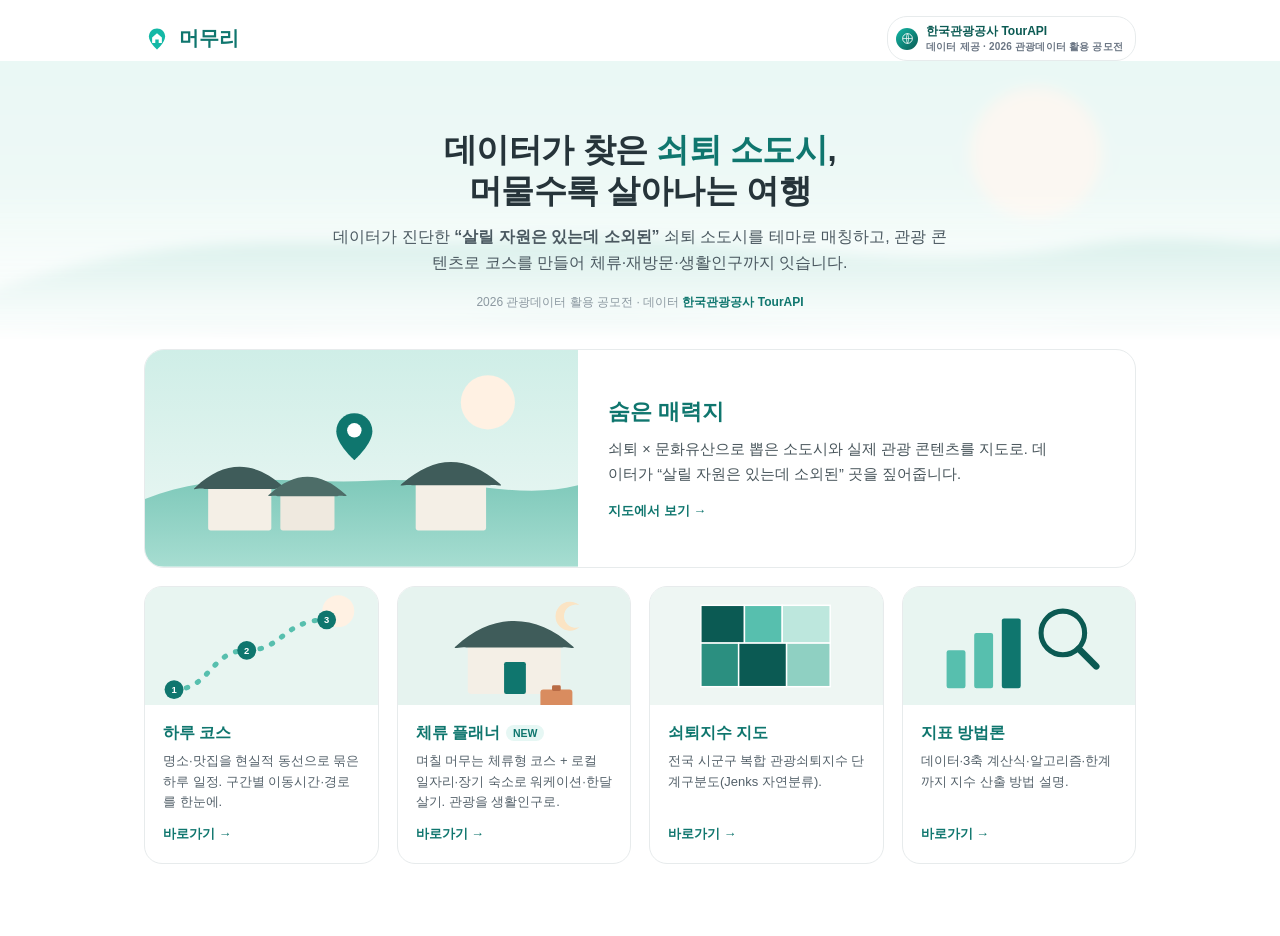
==== index.html @ c5a2bf46 "feat(home): 홈 리디자인 — 카드 이미지·대표카드 레이아웃·관광공사 배지·블러 한옥 배경 - 5개 카드 4+1 어색함 해소: 대표 1개(가로 배너)+나머지 4개(4열) 구" ====
<!DOCTYPE html>
<html lang="ko">
<head>
  <meta charset="UTF-8">
  <meta name="viewport" content="width=device-width, initial-scale=1.0">
  <title>머무리 · 쇠퇴 소도시 관광 활성화 플래너</title>
  <style>
    :root{
      --brand:#14b8a6; --brand-d:#0f766e; --brand-dd:#0b5a53;
      --ink:#26343a; --muted:#6b7684; --line:#e7ebec; --soft:#f5f8f7;
      --amber:#d98c5f; --amber-d:#b96b45;
    }
    *{ box-sizing:border-box; margin:0; padding:0; }
    body{ font-family:'Pretendard',-apple-system,'Segoe UI',sans-serif; color:var(--ink); background:#fff; }
    a{ text-decoration:none; color:inherit; }

    /* ── 상단 바 (로고 + 관광공사 출처 배지) ── */
    .topbar{ max-width:1040px; margin:0 auto; padding:16px 24px 0; display:flex; align-items:center; justify-content:space-between; gap:12px; position:relative; z-index:2; }
    .brand{ display:inline-flex; align-items:center; gap:9px; font-weight:800; font-size:20px; color:var(--brand-d); }
    .kto-badge{ display:inline-flex; align-items:center; gap:8px; min-width:0; font-size:12px; font-weight:700; color:var(--brand-dd);
      background:rgba(255,255,255,.72); border:1px solid var(--line); padding:6px 12px 6px 8px; border-radius:20px; backdrop-filter:blur(4px); }
    .kto-badge .em{ flex:none; width:22px; height:22px; border-radius:50%; background:linear-gradient(135deg,var(--brand),var(--brand-dd)); display:inline-flex; align-items:center; justify-content:center; }
    .kto-badge small{ display:block; font-size:10px; font-weight:600; color:var(--muted); letter-spacing:.2px; }

    /* ── 히어로 (블러 한옥 배경) ── */
    .hero{ position:relative; overflow:hidden; }
    .hero-bg{ position:absolute; inset:-40px -20px 0; z-index:0; filter:blur(7px); opacity:.55;
      -webkit-mask-image:linear-gradient(to bottom, #000 55%, transparent 100%);
      mask-image:linear-gradient(to bottom, #000 55%, transparent 100%); pointer-events:none; }
    .hero-inner{ position:relative; z-index:1; max-width:820px; margin:0 auto; padding:54px 24px 30px; text-align:center; }
    h1{ font-size:33px; line-height:1.25; margin:14px 0 12px; letter-spacing:-.5px; }
    h1 b{ color:var(--brand-d); }
    .lead{ color:#4a5860; font-size:16px; line-height:1.65; max-width:620px; margin:0 auto; }
    .kto{ font-size:12px; color:#8b98a0; margin-top:18px; }
    .kto b{ color:var(--brand-d); }

    /* ── 카드 ── */
    .wrap{ max-width:1040px; margin:8px auto 72px; padding:0 24px; }

    /* 대표 카드 (가로 배너) */
    .feature{ display:grid; grid-template-columns:minmax(0,1.05fr) minmax(0,1.35fr); gap:0; align-items:stretch;
      background:#fff; border:1px solid var(--line); border-radius:20px; overflow:hidden; transition:.16s; margin-bottom:18px; }
    .feature:hover{ border-color:var(--brand); box-shadow:0 12px 34px rgba(20,184,166,.16); transform:translateY(-2px); }
    .feature .thumb{ min-height:190px; }
    .feature .body{ padding:28px 30px; display:flex; flex-direction:column; justify-content:center; }
    .feature .body h3{ font-size:22px; color:var(--brand-d); margin-bottom:10px; }
    .feature .body p{ font-size:14.5px; color:#48555b; line-height:1.7; max-width:440px; }
    .feature .go{ margin-top:16px; }

    /* 나머지 4개 카드 */
    .cards{ display:grid; grid-template-columns:repeat(4,1fr); gap:18px; }
    .card{ display:flex; flex-direction:column; background:#fff; border:1px solid var(--line); border-radius:18px; overflow:hidden; transition:.16s; }
    .card:hover{ border-color:var(--brand); box-shadow:0 8px 26px rgba(20,184,166,.15); transform:translateY(-3px); }
    .card .thumb{ height:118px; }
    .card .body{ padding:18px 18px 20px; display:flex; flex-direction:column; flex:1; }
    .card .body h3{ font-size:16px; color:var(--brand-d); margin-bottom:7px; display:flex; align-items:center; gap:6px; flex-wrap:wrap; }
    .card .body p{ font-size:13px; color:#54616a; line-height:1.6; flex:1; }

    .thumb{ position:relative; background:#eaf5f2; }
    .thumb svg{ display:block; width:100%; height:100%; }
    .go{ display:inline-block; margin-top:12px; font-size:13px; color:var(--brand-d); font-weight:700; }
    .new{ font-size:10.5px; color:#0f766e; background:#e6f7f4; padding:2px 7px; border-radius:20px; font-weight:700; }

    @media(max-width:900px){
      .cards{ grid-template-columns:repeat(2,1fr); }
      .feature{ grid-template-columns:1fr; }
      .feature .thumb{ min-height:150px; }
    }
    @media(max-width:520px){
      .cards{ grid-template-columns:1fr; }
      h1{ font-size:27px; }
      .topbar{ align-items:flex-start; }
      .kto-badge{ font-size:11px; padding:5px 11px 5px 6px; }
      .kto-badge small{ display:none; }
      .kto-badge > span:last-child{ white-space:normal; line-height:1.2; }
    }
  </style>
</head>
<body>

  <!-- 상단 바 -->
  <div class="topbar">
    <span class="brand">
      <svg width="26" height="26" viewBox="0 0 32 32" fill="none"><path d="M16 3c-5.5 0-10 4.3-10 10 0 7.2 10 16 10 16s10-8.8 10-16c0-5.7-4.5-10-10-10z" fill="#14b8a6"/><path d="M16 9l6 5v7h-3.9v-4.4h-4.2V21H10v-7z" fill="#fff"/></svg>
      머무리
    </span>
    <span class="kto-badge" title="한국관광공사 TourAPI 데이터 활용">
      <span class="em"><svg width="13" height="13" viewBox="0 0 24 24" fill="none"><circle cx="12" cy="12" r="9" stroke="#fff" stroke-width="1.6"/><path d="M3 12h18M12 3c2.6 2.4 2.6 15 0 18M12 3c-2.6 2.4-2.6 15 0 18" stroke="#fff" stroke-width="1.3"/></svg></span>
      <span>한국관광공사 TourAPI<small>데이터 제공 · 2026 관광데이터 활용 공모전</small></span>
    </span>
  </div>

  <!-- 히어로 -->
  <div class="hero">
    <div class="hero-bg" aria-hidden="true">
      <svg viewBox="0 0 1200 420" preserveAspectRatio="xMidYMid slice" xmlns="http://www.w3.org/2000/svg">
        <defs>
          <linearGradient id="sky" x1="0" y1="0" x2="0" y2="1">
            <stop offset="0" stop-color="#d6f2ec"/><stop offset="1" stop-color="#f5faf8"/>
          </linearGradient>
          <linearGradient id="r1" x1="0" y1="0" x2="0" y2="1"><stop offset="0" stop-color="#9fd8cc"/><stop offset="1" stop-color="#bde7dd"/></linearGradient>
          <linearGradient id="r2" x1="0" y1="0" x2="0" y2="1"><stop offset="0" stop-color="#6bc0b0"/><stop offset="1" stop-color="#8fd0c2"/></linearGradient>
          <linearGradient id="roof" x1="0" y1="0" x2="0" y2="1"><stop offset="0" stop-color="#3f5c5a"/><stop offset="1" stop-color="#4d6d68"/></linearGradient>
        </defs>
        <rect width="1200" height="420" fill="url(#sky)"/>
        <circle cx="960" cy="120" r="60" fill="#fff2e6" opacity=".8"/>
        <!-- 먼 산 능선 -->
        <path d="M0 250 C180 180 320 210 480 200 C660 188 820 235 1000 205 C1100 190 1160 210 1200 200 L1200 420 L0 420 Z" fill="url(#r1)"/>
        <path d="M0 300 C160 250 300 285 460 270 C640 253 800 300 980 278 C1090 264 1150 288 1200 278 L1200 420 L0 420 Z" fill="url(#r2)"/>
        <!-- 한옥 지붕 줄 (기와 처마) -->
        <g fill="url(#roof)">
          <path d="M120 330 C170 296 220 288 260 288 C300 288 350 296 400 330 C408 336 396 330 388 332 L132 332 C124 330 112 336 120 330 Z"/>
          <path d="M430 342 C475 312 520 305 556 305 C592 305 637 312 682 342 C690 347 678 342 671 344 L441 344 C434 342 422 347 430 342 Z"/>
          <path d="M770 336 C818 304 866 297 904 297 C942 297 990 304 1038 336 C1046 341 1034 336 1026 338 L780 338 C772 336 762 341 770 336 Z"/>
        </g>
      </svg>
    </div>
    <div class="hero-inner">
      <h1>데이터가 찾은 <b>쇠퇴 소도시</b>,<br>머물수록 살아나는 여행</h1>
      <p class="lead">데이터가 진단한 <b>“살릴 자원은 있는데 소외된”</b> 쇠퇴 소도시를 테마로 매칭하고, 관광 콘텐츠로 코스를 만들어 체류·재방문·생활인구까지 잇습니다.</p>
      <p class="kto">2026 관광데이터 활용 공모전 · 데이터 <b>한국관광공사 TourAPI</b></p>
    </div>
  </div>

  <!-- 카드 -->
  <div class="wrap">

    <!-- 대표 카드 -->
    <a class="feature" href="map/momuri.html">
      <div class="thumb">
        <svg viewBox="0 0 480 240" preserveAspectRatio="xMidYMid slice" xmlns="http://www.w3.org/2000/svg">
          <defs>
            <linearGradient id="fsky" x1="0" y1="0" x2="0" y2="1"><stop offset="0" stop-color="#cfeee7"/><stop offset="1" stop-color="#eef8f5"/></linearGradient>
            <linearGradient id="fhill" x1="0" y1="0" x2="0" y2="1"><stop offset="0" stop-color="#7fc9ba"/><stop offset="1" stop-color="#a6ddd1"/></linearGradient>
          </defs>
          <rect width="480" height="240" fill="url(#fsky)"/>
          <circle cx="380" cy="58" r="30" fill="#fff1e3"/>
          <path d="M0 165 C90 130 170 150 250 145 C340 139 410 168 480 150 L480 240 L0 240 Z" fill="url(#fhill)"/>
          <!-- 한옥 3채 -->
          <g>
            <rect x="70" y="150" width="70" height="50" rx="3" fill="#f4efe6"/>
            <path d="M56 152 C88 122 122 122 154 152 C160 157 150 152 144 154 L66 154 C60 152 50 157 56 152 Z" fill="#3f5c5a"/>
            <rect x="150" y="158" width="60" height="42" rx="3" fill="#efe9df"/>
            <path d="M138 160 C166 134 194 134 222 160 C227 164 218 160 213 162 L147 162 C142 160 133 164 138 160 Z" fill="#4d6d68"/>
            <rect x="300" y="146" width="78" height="54" rx="3" fill="#f4efe6"/>
            <path d="M285 148 C322 116 356 116 393 148 C399 153 388 148 382 150 L296 150 C290 148 279 153 285 148 Z" fill="#3f5c5a"/>
          </g>
          <!-- 위치 핀 -->
          <g transform="translate(232,70)">
            <path d="M0 0c-11 0-20 8.6-20 20 0 14.4 20 32 20 32s20-17.6 20-32C20 8.6 11 0 0 0z" fill="#0f766e"/>
            <circle cx="0" cy="19" r="8" fill="#fff"/>
          </g>
        </svg>
      </div>
      <div class="body">
        <h3>숨은 매력지</h3>
        <p>쇠퇴 × 문화유산으로 뽑은 소도시와 실제 관광 콘텐츠를 지도로. 데이터가 “살릴 자원은 있는데 소외된” 곳을 짚어줍니다.</p>
        <span class="go">지도에서 보기 →</span>
      </div>
    </a>

    <!-- 나머지 4개 -->
    <div class="cards">

      <a class="card" href="map/course.html">
        <div class="thumb">
          <svg viewBox="0 0 320 180" preserveAspectRatio="xMidYMid slice" xmlns="http://www.w3.org/2000/svg">
            <rect width="320" height="180" fill="#e8f5f1"/>
            <circle cx="266" cy="42" r="22" fill="#fff1e3"/>
            <path d="M40 150 C90 150 90 96 140 96 C190 96 190 54 250 54" stroke="#57bfae" stroke-width="7" fill="none" stroke-linecap="round" stroke-dasharray="2 15"/>
            <g fill="#0f766e">
              <circle cx="40" cy="150" r="13"/><circle cx="140" cy="96" r="13"/><circle cx="250" cy="54" r="13"/>
            </g>
            <g fill="#fff" font-family="sans-serif" font-size="13" font-weight="700" text-anchor="middle">
              <text x="40" y="155">1</text><text x="140" y="101">2</text><text x="250" y="59">3</text>
            </g>
          </svg>
        </div>
        <div class="body">
          <h3>하루 코스</h3>
          <p>명소·맛집을 현실적 동선으로 묶은 하루 일정. 구간별 이동시간·경로를 한눈에.</p>
          <span class="go">바로가기 →</span>
        </div>
      </a>

      <a class="card" href="map/stay.html">
        <div class="thumb">
          <svg viewBox="0 0 320 180" preserveAspectRatio="xMidYMid slice" xmlns="http://www.w3.org/2000/svg">
            <rect width="320" height="180" fill="#e6f3ef"/>
            <path d="M250 34a16 16 0 100 30 20 20 0 11 0-30z" fill="#fbe4c4"/>
            <rect x="96" y="86" width="128" height="70" rx="5" fill="#f4efe6"/>
            <path d="M80 90 C130 44 190 44 240 90 C247 96 234 90 226 92 L94 92 C86 90 73 96 80 90 Z" fill="#3f5c5a"/>
            <rect x="146" y="112" width="30" height="44" rx="3" fill="#0f766e"/>
            <rect x="196" y="150" width="44" height="26" rx="4" fill="#d98c5f"/>
            <rect x="212" y="144" width="12" height="8" rx="2" fill="#b96b45"/>
          </svg>
        </div>
        <div class="body">
          <h3>체류 플래너 <span class="new">NEW</span></h3>
          <p>며칠 머무는 체류형 코스 + 로컬 일자리·장기 숙소로 워케이션·한달살기. 관광을 생활인구로.</p>
          <span class="go">바로가기 →</span>
        </div>
      </a>

      <a class="card" href="map/decline-map.html">
        <div class="thumb">
          <svg viewBox="0 0 320 180" preserveAspectRatio="xMidYMid slice" xmlns="http://www.w3.org/2000/svg">
            <rect width="320" height="180" fill="#eef6f3"/>
            <g stroke="#fff" stroke-width="2">
              <rect x="70" y="34" width="60" height="52" fill="#0b5a53"/>
              <rect x="130" y="34" width="52" height="52" fill="#57bfae"/>
              <rect x="182" y="34" width="66" height="52" fill="#bde7dd"/>
              <rect x="70" y="86" width="52" height="60" fill="#2b8f80"/>
              <rect x="122" y="86" width="66" height="60" fill="#0b5a53"/>
              <rect x="188" y="86" width="60" height="60" fill="#8fd0c2"/>
            </g>
          </svg>
        </div>
        <div class="body">
          <h3>쇠퇴지수 지도</h3>
          <p>전국 시군구 복합 관광쇠퇴지수 단계구분도(Jenks 자연분류).</p>
          <span class="go">바로가기 →</span>
        </div>
      </a>

      <a class="card" href="map/methodology.html">
        <div class="thumb">
          <svg viewBox="0 0 320 180" preserveAspectRatio="xMidYMid slice" xmlns="http://www.w3.org/2000/svg">
            <rect width="320" height="180" fill="#e8f5f1"/>
            <g fill="#57bfae">
              <rect x="60" y="96" width="26" height="52" rx="3"/>
              <rect x="98" y="72" width="26" height="76" rx="3"/>
              <rect x="136" y="52" width="26" height="96" rx="3" fill="#0f766e"/>
            </g>
            <circle cx="220" cy="72" r="30" fill="none" stroke="#0b5a53" stroke-width="7"/>
            <line x1="242" y1="94" x2="266" y2="118" stroke="#0b5a53" stroke-width="9" stroke-linecap="round"/>
          </svg>
        </div>
        <div class="body">
          <h3>지표 방법론</h3>
          <p>데이터·3축 계산식·알고리즘·한계까지 지수 산출 방법 설명.</p>
          <span class="go">바로가기 →</span>
        </div>
      </a>

    </div>
  </div>

</body>
</html>
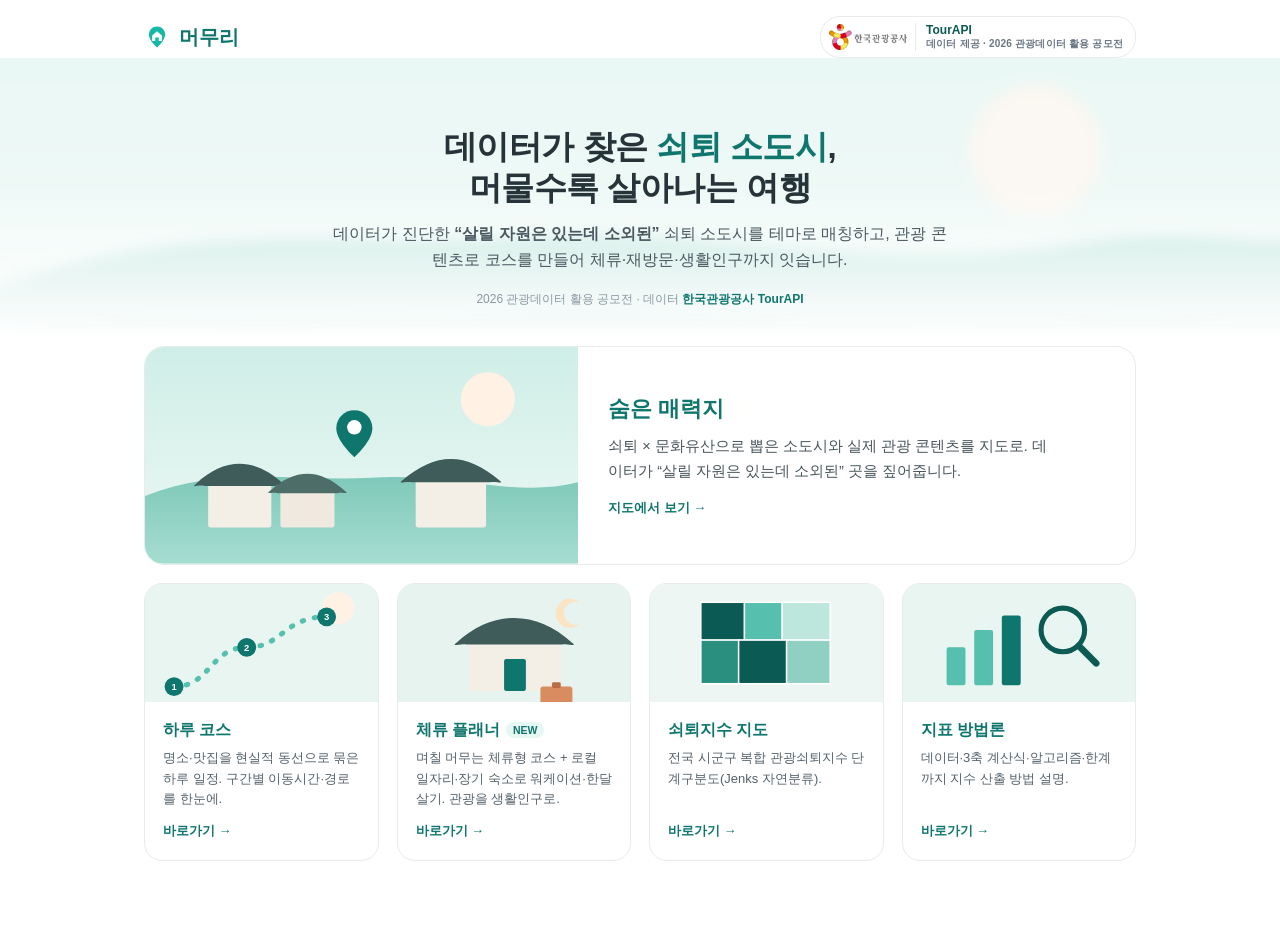
==== commit e4386336: "feat(home): 상단 배지에 한국관광공사 공식 로고 PNG 삽입 - assets/kto_logo.png (Wikimedia Commons 공식 CI, 960x318 렌더) -" ====
--- a/index.html
+++ b/index.html
@@ -20,6 +20,9 @@
     .kto-badge{ display:inline-flex; align-items:center; gap:8px; min-width:0; font-size:12px; font-weight:700; color:var(--brand-dd);
       background:rgba(255,255,255,.72); border:1px solid var(--line); padding:6px 12px 6px 8px; border-radius:20px; backdrop-filter:blur(4px); }
     .kto-badge .em{ flex:none; width:22px; height:22px; border-radius:50%; background:linear-gradient(135deg,var(--brand),var(--brand-dd)); display:inline-flex; align-items:center; justify-content:center; }
+    .kto-logo{ flex:none; height:26px; width:auto; display:block; object-fit:contain; }
+    .kto-fb{ display:none; align-items:center; gap:7px; }
+    .kto-txt{ padding-left:10px; border-left:1px solid var(--line); }
     .kto-badge small{ display:block; font-size:10px; font-weight:600; color:var(--muted); letter-spacing:.2px; }
 
     /* ── 히어로 (블러 한옥 배경) ── */
@@ -85,8 +88,10 @@
       머무리
     </span>
     <span class="kto-badge" title="한국관광공사 TourAPI 데이터 활용">
-      <span class="em"><svg width="13" height="13" viewBox="0 0 24 24" fill="none"><circle cx="12" cy="12" r="9" stroke="#fff" stroke-width="1.6"/><path d="M3 12h18M12 3c2.6 2.4 2.6 15 0 18M12 3c-2.6 2.4-2.6 15 0 18" stroke="#fff" stroke-width="1.3"/></svg></span>
-      <span>한국관광공사 TourAPI<small>데이터 제공 · 2026 관광데이터 활용 공모전</small></span>
+      <img src="assets/kto_logo.png" alt="한국관광공사" class="kto-logo"
+           onerror="this.style.display='none';this.nextElementSibling.style.display='inline-flex';">
+      <span class="kto-fb"><span class="em"><svg width="13" height="13" viewBox="0 0 24 24" fill="none"><circle cx="12" cy="12" r="9" stroke="#fff" stroke-width="1.6"/><path d="M3 12h18M12 3c2.6 2.4 2.6 15 0 18M12 3c-2.6 2.4-2.6 15 0 18" stroke="#fff" stroke-width="1.3"/></svg></span>한국관광공사</span>
+      <span class="kto-txt">TourAPI<small>데이터 제공 · 2026 관광데이터 활용 공모전</small></span>
     </span>
   </div>
 
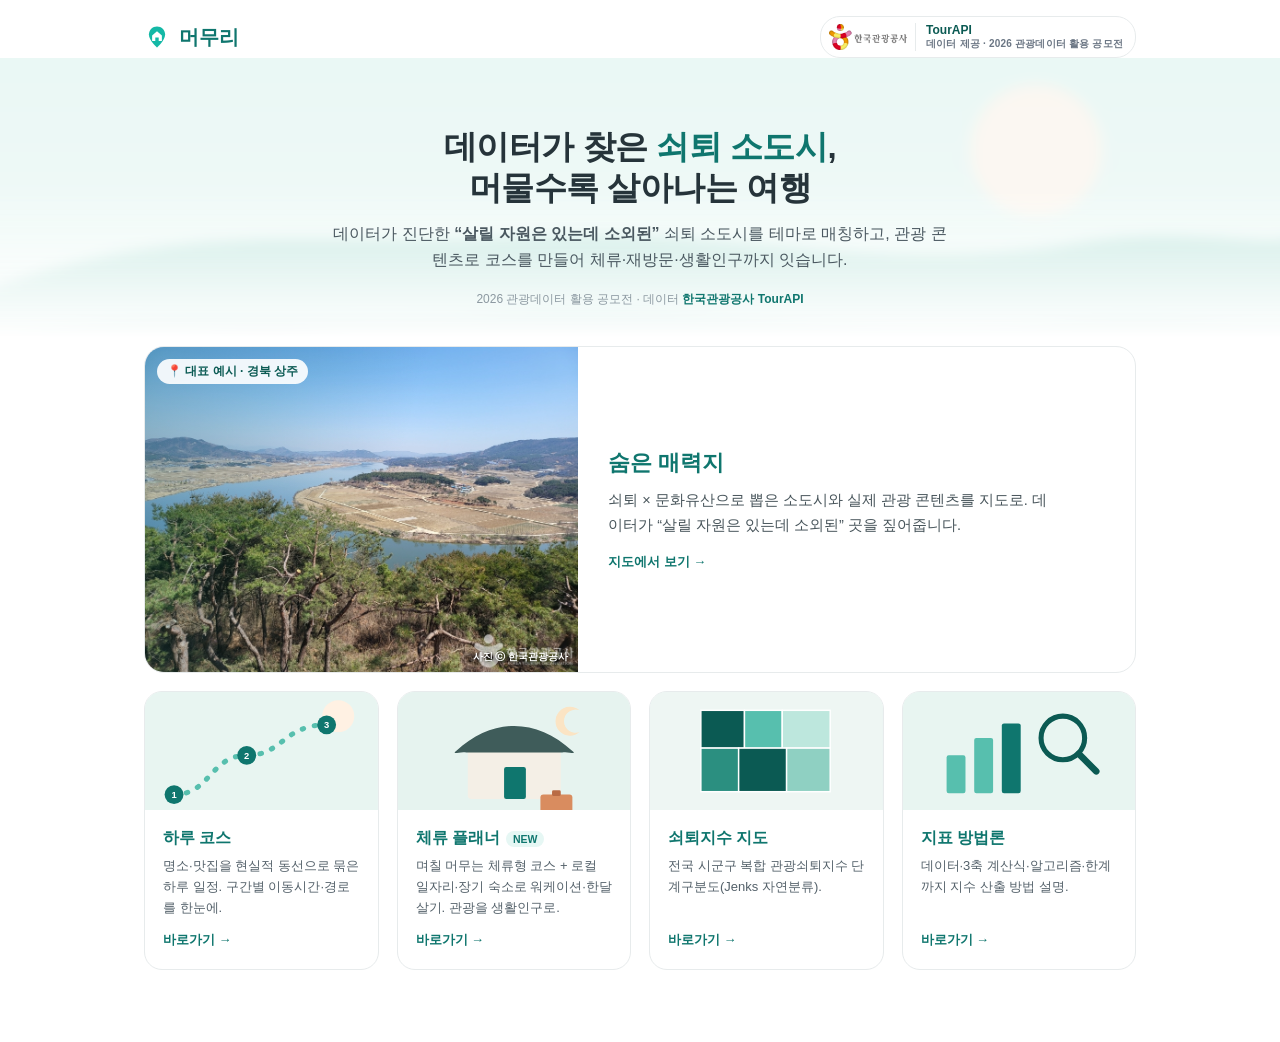
==== commit 03577671: "feat(home): 대표 카드 썸네일을 한국관광공사 실사진(경북 상주)으로 교체 - 일러스트 대신 실제 관광사진(assets/hero_sangju.jpg, tong.visitko" ====
--- a/index.html
+++ b/index.html
@@ -18,7 +18,8 @@
     .topbar{ max-width:1040px; margin:0 auto; padding:16px 24px 0; display:flex; align-items:center; justify-content:space-between; gap:12px; position:relative; z-index:2; }
     .brand{ display:inline-flex; align-items:center; gap:9px; font-weight:800; font-size:20px; color:var(--brand-d); }
     .kto-badge{ display:inline-flex; align-items:center; gap:8px; min-width:0; font-size:12px; font-weight:700; color:var(--brand-dd);
-      background:rgba(255,255,255,.72); border:1px solid var(--line); padding:6px 12px 6px 8px; border-radius:20px; backdrop-filter:blur(4px); }
+      background:rgba(255,255,255,.72); border:1px solid var(--line); padding:6px 12px 6px 8px; border-radius:20px; backdrop-filter:blur(4px); transition:.15s; }
+    .kto-badge:hover{ border-color:var(--brand); box-shadow:0 4px 14px rgba(20,184,166,.16); }
     .kto-badge .em{ flex:none; width:22px; height:22px; border-radius:50%; background:linear-gradient(135deg,var(--brand),var(--brand-dd)); display:inline-flex; align-items:center; justify-content:center; }
     .kto-logo{ flex:none; height:26px; width:auto; display:block; object-fit:contain; }
     .kto-fb{ display:none; align-items:center; gap:7px; }
@@ -59,8 +60,14 @@
     .card .body h3{ font-size:16px; color:var(--brand-d); margin-bottom:7px; display:flex; align-items:center; gap:6px; flex-wrap:wrap; }
     .card .body p{ font-size:13px; color:#54616a; line-height:1.6; flex:1; }
 
-    .thumb{ position:relative; background:#eaf5f2; }
+    .thumb{ position:relative; background:#eaf5f2; overflow:hidden; }
     .thumb svg{ display:block; width:100%; height:100%; }
+    .thumb.photo img{ display:block; width:100%; height:100%; object-fit:cover; }
+    .thumb.photo::after{ content:""; position:absolute; inset:0; background:linear-gradient(105deg, rgba(11,90,83,.28), rgba(11,90,83,0) 55%); }
+    .thumb .place{ position:absolute; top:12px; left:12px; z-index:1; font-size:12px; font-weight:700; color:#0b5a53;
+      background:rgba(255,255,255,.9); padding:4px 10px; border-radius:20px; backdrop-filter:blur(3px); }
+    .thumb .credit{ position:absolute; bottom:8px; right:10px; z-index:1; font-size:10px; font-weight:600; color:#fff;
+      text-shadow:0 1px 3px rgba(0,0,0,.5); }
     .go{ display:inline-block; margin-top:12px; font-size:13px; color:var(--brand-d); font-weight:700; }
     .new{ font-size:10.5px; color:#0f766e; background:#e6f7f4; padding:2px 7px; border-radius:20px; font-weight:700; }
 
@@ -87,12 +94,12 @@
       <svg width="26" height="26" viewBox="0 0 32 32" fill="none"><path d="M16 3c-5.5 0-10 4.3-10 10 0 7.2 10 16 10 16s10-8.8 10-16c0-5.7-4.5-10-10-10z" fill="#14b8a6"/><path d="M16 9l6 5v7h-3.9v-4.4h-4.2V21H10v-7z" fill="#fff"/></svg>
       머무리
     </span>
-    <span class="kto-badge" title="한국관광공사 TourAPI 데이터 활용">
+    <a class="kto-badge" href="https://knto.or.kr" target="_blank" rel="noopener" title="한국관광공사 공식 사이트 (새 창)">
       <img src="assets/kto_logo.png" alt="한국관광공사" class="kto-logo"
            onerror="this.style.display='none';this.nextElementSibling.style.display='inline-flex';">
       <span class="kto-fb"><span class="em"><svg width="13" height="13" viewBox="0 0 24 24" fill="none"><circle cx="12" cy="12" r="9" stroke="#fff" stroke-width="1.6"/><path d="M3 12h18M12 3c2.6 2.4 2.6 15 0 18M12 3c-2.6 2.4-2.6 15 0 18" stroke="#fff" stroke-width="1.3"/></svg></span>한국관광공사</span>
       <span class="kto-txt">TourAPI<small>데이터 제공 · 2026 관광데이터 활용 공모전</small></span>
-    </span>
+    </a>
   </div>
 
   <!-- 히어로 -->
@@ -132,30 +139,10 @@
 
     <!-- 대표 카드 -->
     <a class="feature" href="map/momuri.html">
-      <div class="thumb">
-        <svg viewBox="0 0 480 240" preserveAspectRatio="xMidYMid slice" xmlns="http://www.w3.org/2000/svg">
-          <defs>
-            <linearGradient id="fsky" x1="0" y1="0" x2="0" y2="1"><stop offset="0" stop-color="#cfeee7"/><stop offset="1" stop-color="#eef8f5"/></linearGradient>
-            <linearGradient id="fhill" x1="0" y1="0" x2="0" y2="1"><stop offset="0" stop-color="#7fc9ba"/><stop offset="1" stop-color="#a6ddd1"/></linearGradient>
-          </defs>
-          <rect width="480" height="240" fill="url(#fsky)"/>
-          <circle cx="380" cy="58" r="30" fill="#fff1e3"/>
-          <path d="M0 165 C90 130 170 150 250 145 C340 139 410 168 480 150 L480 240 L0 240 Z" fill="url(#fhill)"/>
-          <!-- 한옥 3채 -->
-          <g>
-            <rect x="70" y="150" width="70" height="50" rx="3" fill="#f4efe6"/>
-            <path d="M56 152 C88 122 122 122 154 152 C160 157 150 152 144 154 L66 154 C60 152 50 157 56 152 Z" fill="#3f5c5a"/>
-            <rect x="150" y="158" width="60" height="42" rx="3" fill="#efe9df"/>
-            <path d="M138 160 C166 134 194 134 222 160 C227 164 218 160 213 162 L147 162 C142 160 133 164 138 160 Z" fill="#4d6d68"/>
-            <rect x="300" y="146" width="78" height="54" rx="3" fill="#f4efe6"/>
-            <path d="M285 148 C322 116 356 116 393 148 C399 153 388 148 382 150 L296 150 C290 148 279 153 285 148 Z" fill="#3f5c5a"/>
-          </g>
-          <!-- 위치 핀 -->
-          <g transform="translate(232,70)">
-            <path d="M0 0c-11 0-20 8.6-20 20 0 14.4 20 32 20 32s20-17.6 20-32C20 8.6 11 0 0 0z" fill="#0f766e"/>
-            <circle cx="0" cy="19" r="8" fill="#fff"/>
-          </g>
-        </svg>
+      <div class="thumb photo">
+        <img src="assets/hero_sangju.jpg" alt="숨은 매력지 대표 예시 — 경북 상주 낙동강 경천대" loading="lazy">
+        <span class="place">📍 대표 예시 · 경북 상주</span>
+        <span class="credit">사진 ⓒ 한국관광공사</span>
       </div>
       <div class="body">
         <h3>숨은 매력지</h3>
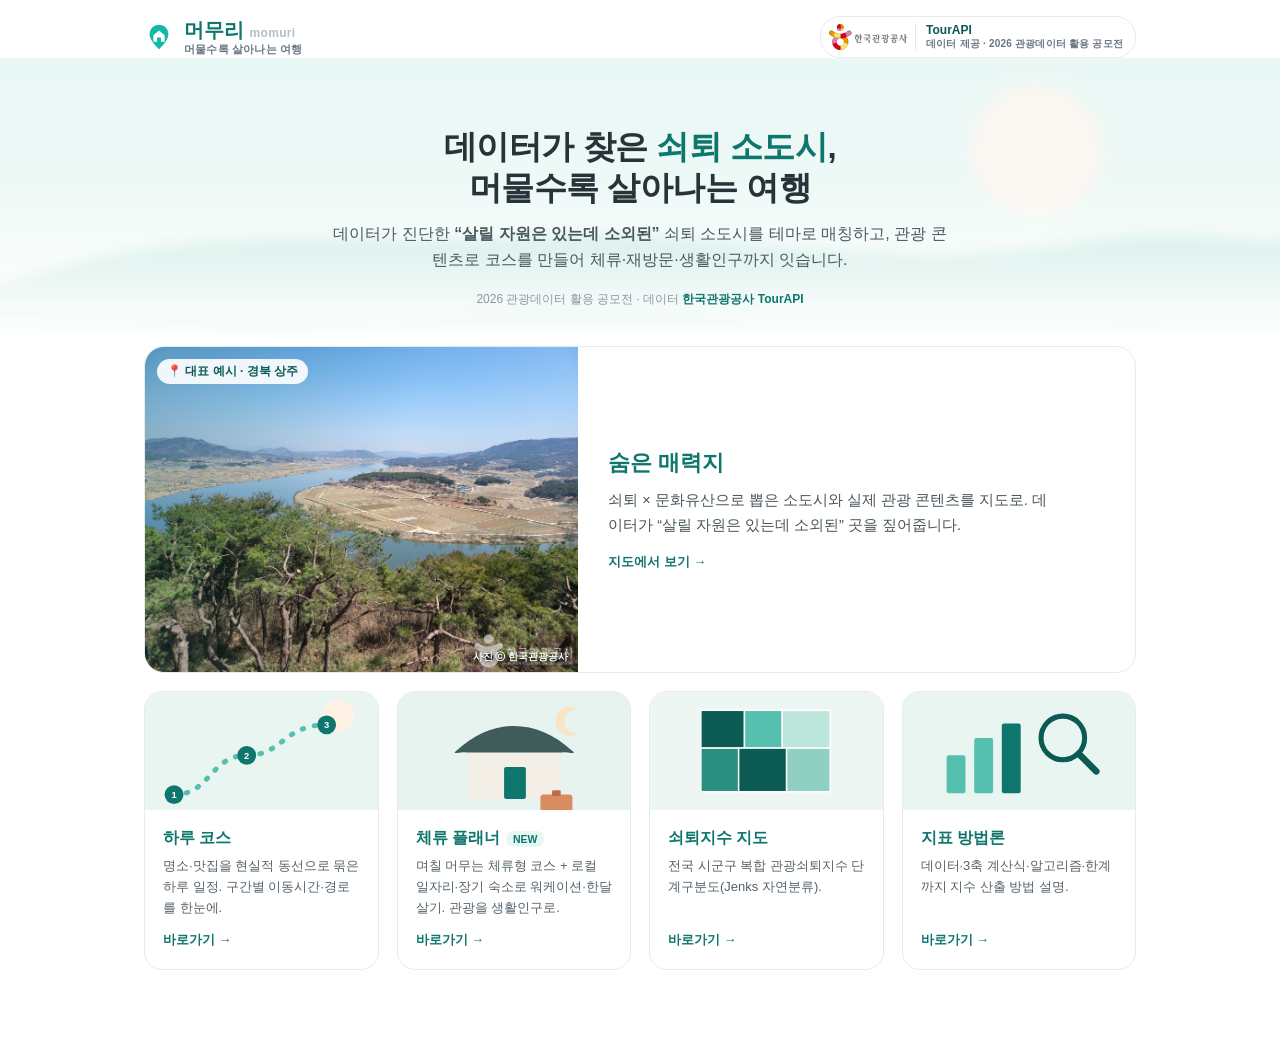
==== commit 9b7ceca9: "feat(home): 머무리 로고 개편 — 한/영(머무리 momuri) + 태그라인 - 아이콘 + [머무리 momuri] / "머물수록 살아나는 여행" 2줄 로크업 - 모바일(≤5" ====
--- a/index.html
+++ b/index.html
@@ -16,7 +16,11 @@
 
     /* ── 상단 바 (로고 + 관광공사 출처 배지) ── */
     .topbar{ max-width:1040px; margin:0 auto; padding:16px 24px 0; display:flex; align-items:center; justify-content:space-between; gap:12px; position:relative; z-index:2; }
-    .brand{ display:inline-flex; align-items:center; gap:9px; font-weight:800; font-size:20px; color:var(--brand-d); }
+    .brand{ display:inline-flex; align-items:center; gap:10px; }
+    .brand-txt{ display:flex; flex-direction:column; line-height:1.12; }
+    .brand-ko{ font-size:20px; font-weight:800; color:var(--brand-d); }
+    .brand-en{ font-size:12px; font-weight:800; color:#b4bec4; letter-spacing:.3px; }
+    .brand-tag{ font-size:11px; font-weight:600; color:var(--muted); letter-spacing:.2px; margin-top:1px; }
     .kto-badge{ display:inline-flex; align-items:center; gap:8px; min-width:0; font-size:12px; font-weight:700; color:var(--brand-dd);
       background:rgba(255,255,255,.72); border:1px solid var(--line); padding:6px 12px 6px 8px; border-radius:20px; backdrop-filter:blur(4px); transition:.15s; }
     .kto-badge:hover{ border-color:var(--brand); box-shadow:0 4px 14px rgba(20,184,166,.16); }
@@ -83,6 +87,7 @@
       .kto-badge{ font-size:11px; padding:5px 11px 5px 6px; }
       .kto-badge small{ display:none; }
       .kto-badge > span:last-child{ white-space:normal; line-height:1.2; }
+      .brand-tag{ display:none; }
     }
   </style>
 </head>
@@ -91,8 +96,11 @@
   <!-- 상단 바 -->
   <div class="topbar">
     <span class="brand">
-      <svg width="26" height="26" viewBox="0 0 32 32" fill="none"><path d="M16 3c-5.5 0-10 4.3-10 10 0 7.2 10 16 10 16s10-8.8 10-16c0-5.7-4.5-10-10-10z" fill="#14b8a6"/><path d="M16 9l6 5v7h-3.9v-4.4h-4.2V21H10v-7z" fill="#fff"/></svg>
-      머무리
+      <svg width="30" height="30" viewBox="0 0 32 32" fill="none"><path d="M16 3c-5.5 0-10 4.3-10 10 0 7.2 10 16 10 16s10-8.8 10-16c0-5.7-4.5-10-10-10z" fill="#14b8a6"/><path d="M16 9l6 5v7h-3.9v-4.4h-4.2V21H10v-7z" fill="#fff"/></svg>
+      <span class="brand-txt">
+        <span class="brand-ko">머무리 <span class="brand-en">momuri</span></span>
+        <span class="brand-tag">머물수록 살아나는 여행</span>
+      </span>
     </span>
     <a class="kto-badge" href="https://knto.or.kr" target="_blank" rel="noopener" title="한국관광공사 공식 사이트 (새 창)">
       <img src="assets/kto_logo.png" alt="한국관광공사" class="kto-logo"
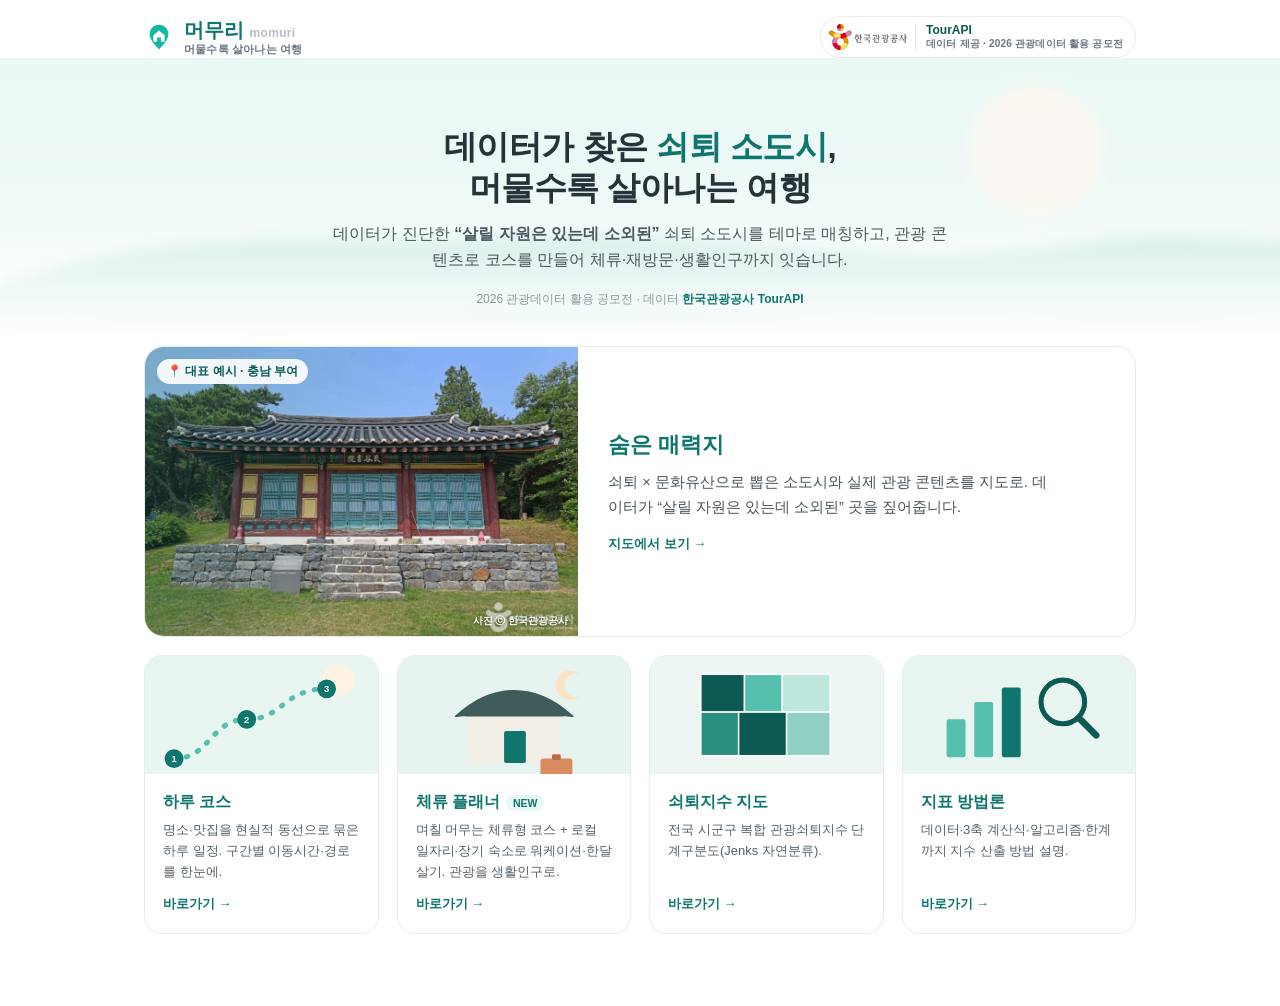
==== commit 2616fb2a: "feat(home): 대표 카드 사진을 한옥(충남 부여 민곡서원)으로 교체 상주 낙동강 → 부여 민곡서원(단청·기와) : 쇠퇴×문화유산 테마 강화  Co-Authored-By: C" ====
--- a/index.html
+++ b/index.html
@@ -148,8 +148,8 @@
     <!-- 대표 카드 -->
     <a class="feature" href="map/momuri.html">
       <div class="thumb photo">
-        <img src="assets/hero_sangju.jpg" alt="숨은 매력지 대표 예시 — 경북 상주 낙동강 경천대" loading="lazy">
-        <span class="place">📍 대표 예시 · 경북 상주</span>
+        <img src="assets/hero_buyeo.jpg" alt="숨은 매력지 대표 예시 — 충남 부여 민곡서원" loading="lazy">
+        <span class="place">📍 대표 예시 · 충남 부여</span>
         <span class="credit">사진 ⓒ 한국관광공사</span>
       </div>
       <div class="body">
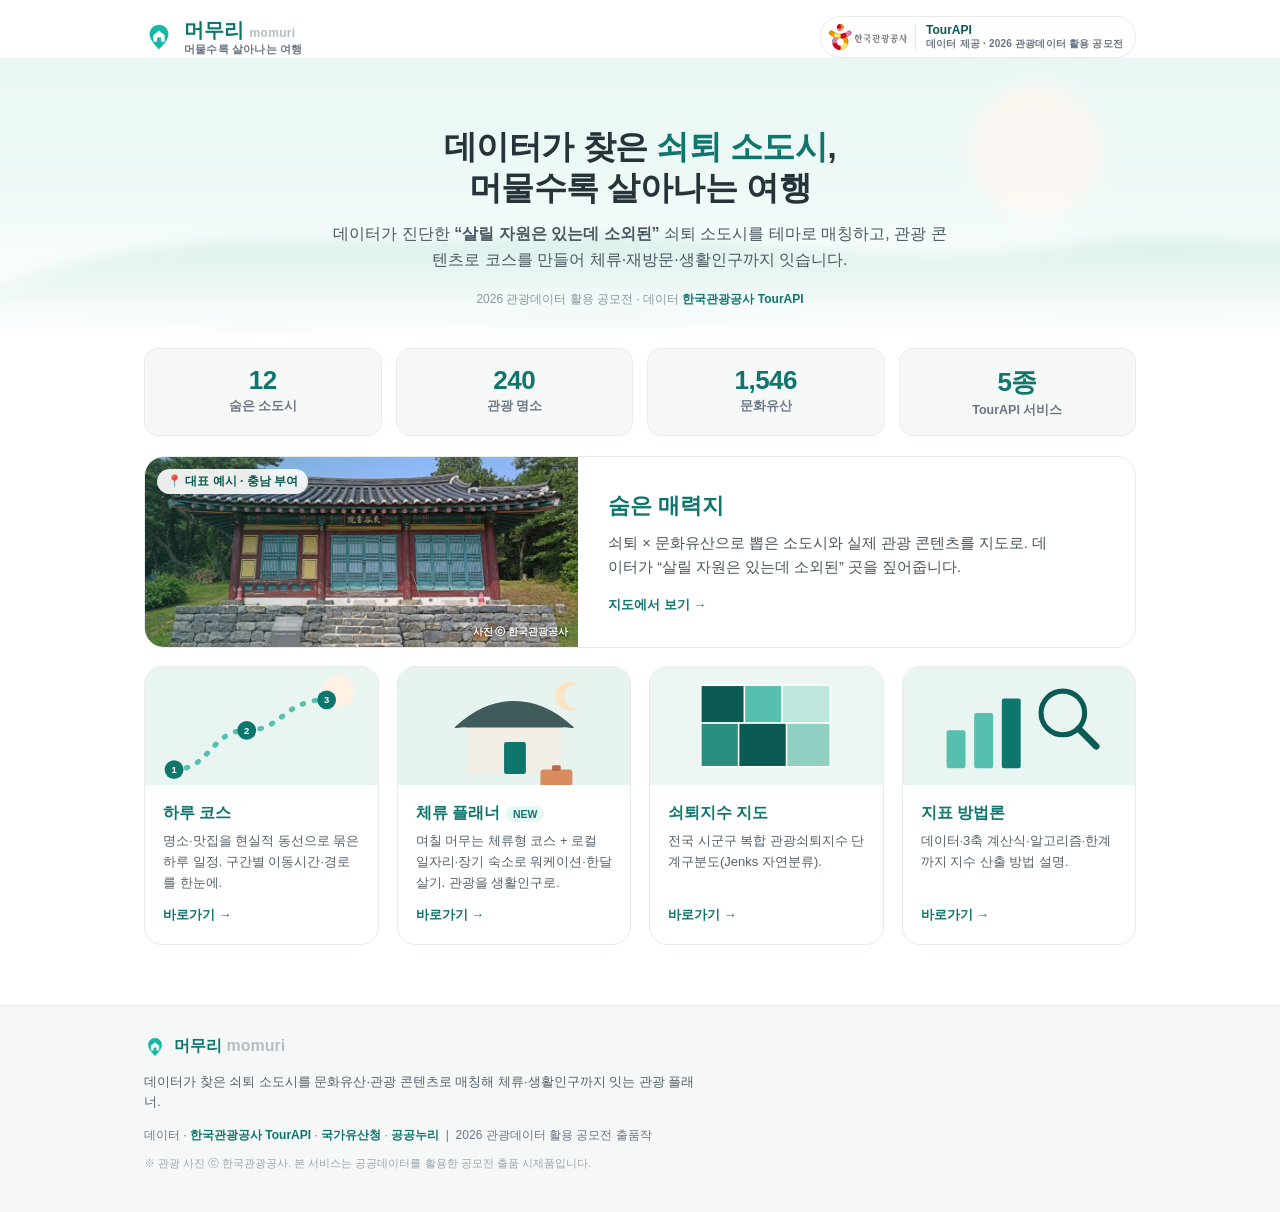
==== commit 7bc007e1: "feat(home): 지표 줄·사진 로테이션·푸터·OG 메타/파비콘 추가 - 임팩트 지표: 12 소도시·240 관광명소·1,546 문화유산·5종 TourAPI - 대표 카드 사진 " ====
--- a/index.html
+++ b/index.html
@@ -4,6 +4,20 @@
   <meta charset="UTF-8">
   <meta name="viewport" content="width=device-width, initial-scale=1.0">
   <title>머무리 · 쇠퇴 소도시 관광 활성화 플래너</title>
+  <meta name="description" content="데이터가 찾은 쇠퇴 소도시를 문화유산·관광 콘텐츠로 매칭하고 체류·생활인구까지 잇는 플래너. 2026 관광데이터 활용 공모전 · 한국관광공사 TourAPI.">
+  <!-- 공유 미리보기 (Open Graph / Twitter) -->
+  <meta property="og:type" content="website">
+  <meta property="og:site_name" content="머무리 momuri">
+  <meta property="og:title" content="머무리 · 머물수록 살아나는 여행">
+  <meta property="og:description" content="데이터가 찾은 쇠퇴 소도시를 문화유산·관광 콘텐츠로 매칭해 체류·생활인구까지. 한국관광공사 TourAPI 기반.">
+  <meta property="og:image" content="https://momuri.uurimii16.workers.dev/assets/hero_buyeo.jpg">
+  <meta property="og:url" content="https://momuri.uurimii16.workers.dev/">
+  <meta name="twitter:card" content="summary_large_image">
+  <meta name="twitter:title" content="머무리 · 머물수록 살아나는 여행">
+  <meta name="twitter:description" content="데이터가 찾은 쇠퇴 소도시 × 문화유산. 한국관광공사 TourAPI 기반 체류형 관광 플래너.">
+  <meta name="twitter:image" content="https://momuri.uurimii16.workers.dev/assets/hero_buyeo.jpg">
+  <!-- 파비콘 (브랜드 마크) -->
+  <link rel="icon" href="data:image/svg+xml,<svg xmlns='http://www.w3.org/2000/svg' viewBox='0 0 32 32'><rect width='32' height='32' rx='7' fill='%2314b8a6'/><path d='M16 8l7 6v9h-4.4v-5h-5.2v5H9v-9z' fill='white'/></svg>">
   <style>
     :root{
       --brand:#14b8a6; --brand-d:#0f766e; --brand-dd:#0b5a53;
@@ -42,8 +56,14 @@
     .kto{ font-size:12px; color:#8b98a0; margin-top:18px; }
     .kto b{ color:var(--brand-d); }
 
+    /* ── 임팩트 지표 ── */
+    .stats{ max-width:1040px; margin:10px auto 0; padding:0 24px; display:grid; grid-template-columns:repeat(4,1fr); gap:14px; }
+    .stat{ text-align:center; background:var(--soft); border:1px solid var(--line); border-radius:14px; padding:16px 10px; }
+    .stat b{ display:block; font-size:26px; font-weight:800; color:var(--brand-d); letter-spacing:-.5px; }
+    .stat span{ font-size:12.5px; color:var(--muted); font-weight:600; }
+
     /* ── 카드 ── */
-    .wrap{ max-width:1040px; margin:8px auto 72px; padding:0 24px; }
+    .wrap{ max-width:1040px; margin:20px auto 60px; padding:0 24px; }
 
     /* 대표 카드 (가로 배너) */
     .feature{ display:grid; grid-template-columns:minmax(0,1.05fr) minmax(0,1.35fr); gap:0; align-items:stretch;
@@ -66,7 +86,8 @@
 
     .thumb{ position:relative; background:#eaf5f2; overflow:hidden; }
     .thumb svg{ display:block; width:100%; height:100%; }
-    .thumb.photo img{ display:block; width:100%; height:100%; object-fit:cover; }
+    .thumb.photo .slide{ position:absolute; inset:0; width:100%; height:100%; object-fit:cover; opacity:0; transition:opacity 1.1s ease; }
+    .thumb.photo .slide.active{ opacity:1; }
     .thumb.photo::after{ content:""; position:absolute; inset:0; background:linear-gradient(105deg, rgba(11,90,83,.28), rgba(11,90,83,0) 55%); }
     .thumb .place{ position:absolute; top:12px; left:12px; z-index:1; font-size:12px; font-weight:700; color:#0b5a53;
       background:rgba(255,255,255,.9); padding:4px 10px; border-radius:20px; backdrop-filter:blur(3px); }
@@ -75,10 +96,19 @@
     .go{ display:inline-block; margin-top:12px; font-size:13px; color:var(--brand-d); font-weight:700; }
     .new{ font-size:10.5px; color:#0f766e; background:#e6f7f4; padding:2px 7px; border-radius:20px; font-weight:700; }
 
+    /* ── 푸터 ── */
+    .foot{ border-top:1px solid var(--line); background:var(--soft); }
+    .foot-in{ max-width:1040px; margin:0 auto; padding:30px 24px 40px; }
+    .foot-brand{ display:inline-flex; align-items:center; gap:8px; font-size:16px; font-weight:800; color:var(--brand-d); }
+    .foot-desc{ margin-top:10px; font-size:13px; color:#54616a; line-height:1.6; max-width:560px; }
+    .foot-src{ margin-top:12px; font-size:12px; color:var(--muted); line-height:1.8; }
+    .foot-src a{ color:var(--brand-d); font-weight:700; }
+    .foot-note{ margin-top:8px; font-size:11px; color:#9aa5ac; line-height:1.6; }
+
     @media(max-width:900px){
       .cards{ grid-template-columns:repeat(2,1fr); }
       .feature{ grid-template-columns:1fr; }
-      .feature .thumb{ min-height:150px; }
+      .feature .thumb{ min-height:210px; }
     }
     @media(max-width:520px){
       .cards{ grid-template-columns:1fr; }
@@ -88,6 +118,7 @@
       .kto-badge small{ display:none; }
       .kto-badge > span:last-child{ white-space:normal; line-height:1.2; }
       .brand-tag{ display:none; }
+      .stats{ grid-template-columns:repeat(2,1fr); }
     }
   </style>
 </head>
@@ -142,14 +173,25 @@
     </div>
   </div>
 
+  <!-- 임팩트 지표 -->
+  <div class="stats">
+    <div class="stat"><b>12</b><span>숨은 소도시</span></div>
+    <div class="stat"><b>240</b><span>관광 명소</span></div>
+    <div class="stat"><b>1,546</b><span>문화유산</span></div>
+    <div class="stat"><b>5종</b><span>TourAPI 서비스</span></div>
+  </div>
+
   <!-- 카드 -->
   <div class="wrap">
 
     <!-- 대표 카드 -->
     <a class="feature" href="map/momuri.html">
-      <div class="thumb photo">
-        <img src="assets/hero_buyeo.jpg" alt="숨은 매력지 대표 예시 — 충남 부여 민곡서원" loading="lazy">
-        <span class="place">📍 대표 예시 · 충남 부여</span>
+      <div class="thumb photo" id="heroRot">
+        <img src="assets/hero_buyeo.jpg"    class="slide active" data-region="충남 부여" alt="숨은 매력지 대표 예시 — 충남 부여 민곡서원">
+        <img src="assets/hero_sangju.jpg"   class="slide" data-region="경북 상주" alt="숨은 매력지 대표 예시 — 경북 상주 낙동강">
+        <img src="assets/hero_seogwipo.jpg" class="slide" data-region="제주 서귀포" alt="숨은 매력지 대표 예시 — 제주 서귀포">
+        <img src="assets/hero_jinju.jpg"    class="slide" data-region="경남 진주" alt="숨은 매력지 대표 예시 — 경남 진주">
+        <span class="place" id="heroPlace">📍 대표 예시 · 충남 부여</span>
         <span class="credit">사진 ⓒ 한국관광공사</span>
       </div>
       <div class="body">
@@ -246,5 +288,42 @@
     </div>
   </div>
 
+  <!-- 푸터 -->
+  <footer class="foot">
+    <div class="foot-in">
+      <div class="foot-brand">
+        <svg width="22" height="22" viewBox="0 0 32 32" fill="none"><path d="M16 3c-5.5 0-10 4.3-10 10 0 7.2 10 16 10 16s10-8.8 10-16c0-5.7-4.5-10-10-10z" fill="#14b8a6"/><path d="M16 9l6 5v7h-3.9v-4.4h-4.2V21H10v-7z" fill="#fff"/></svg>
+        <span>머무리 <span style="color:#b4bec4">momuri</span></span>
+      </div>
+      <p class="foot-desc">데이터가 찾은 쇠퇴 소도시를 문화유산·관광 콘텐츠로 매칭해 체류·생활인구까지 잇는 관광 플래너.</p>
+      <p class="foot-src">
+        데이터 · <a href="https://api.visitkorea.or.kr" target="_blank" rel="noopener">한국관광공사 TourAPI</a> ·
+        <a href="https://www.khs.go.kr" target="_blank" rel="noopener">국가유산청</a> ·
+        <a href="https://www.kogl.or.kr" target="_blank" rel="noopener">공공누리</a>
+        &nbsp;|&nbsp; 2026 관광데이터 활용 공모전 출품작
+      </p>
+      <p class="foot-note">※ 관광 사진 ⓒ 한국관광공사. 본 서비스는 공공데이터를 활용한 공모전 출품 시제품입니다.</p>
+    </div>
+  </footer>
+
+  <script>
+    // 대표 카드 사진 로테이션
+    (function(){
+      var box = document.getElementById('heroRot');
+      if(!box) return;
+      var slides = box.querySelectorAll('.slide');
+      var place = document.getElementById('heroPlace');
+      if(slides.length < 2) return;
+      if(window.matchMedia && window.matchMedia('(prefers-reduced-motion: reduce)').matches) return;
+      var i = 0;
+      setInterval(function(){
+        slides[i].classList.remove('active');
+        i = (i + 1) % slides.length;
+        slides[i].classList.add('active');
+        if(place) place.textContent = '📍 대표 예시 · ' + slides[i].getAttribute('data-region');
+      }, 4200);
+    })();
+  </script>
+
 </body>
 </html>
